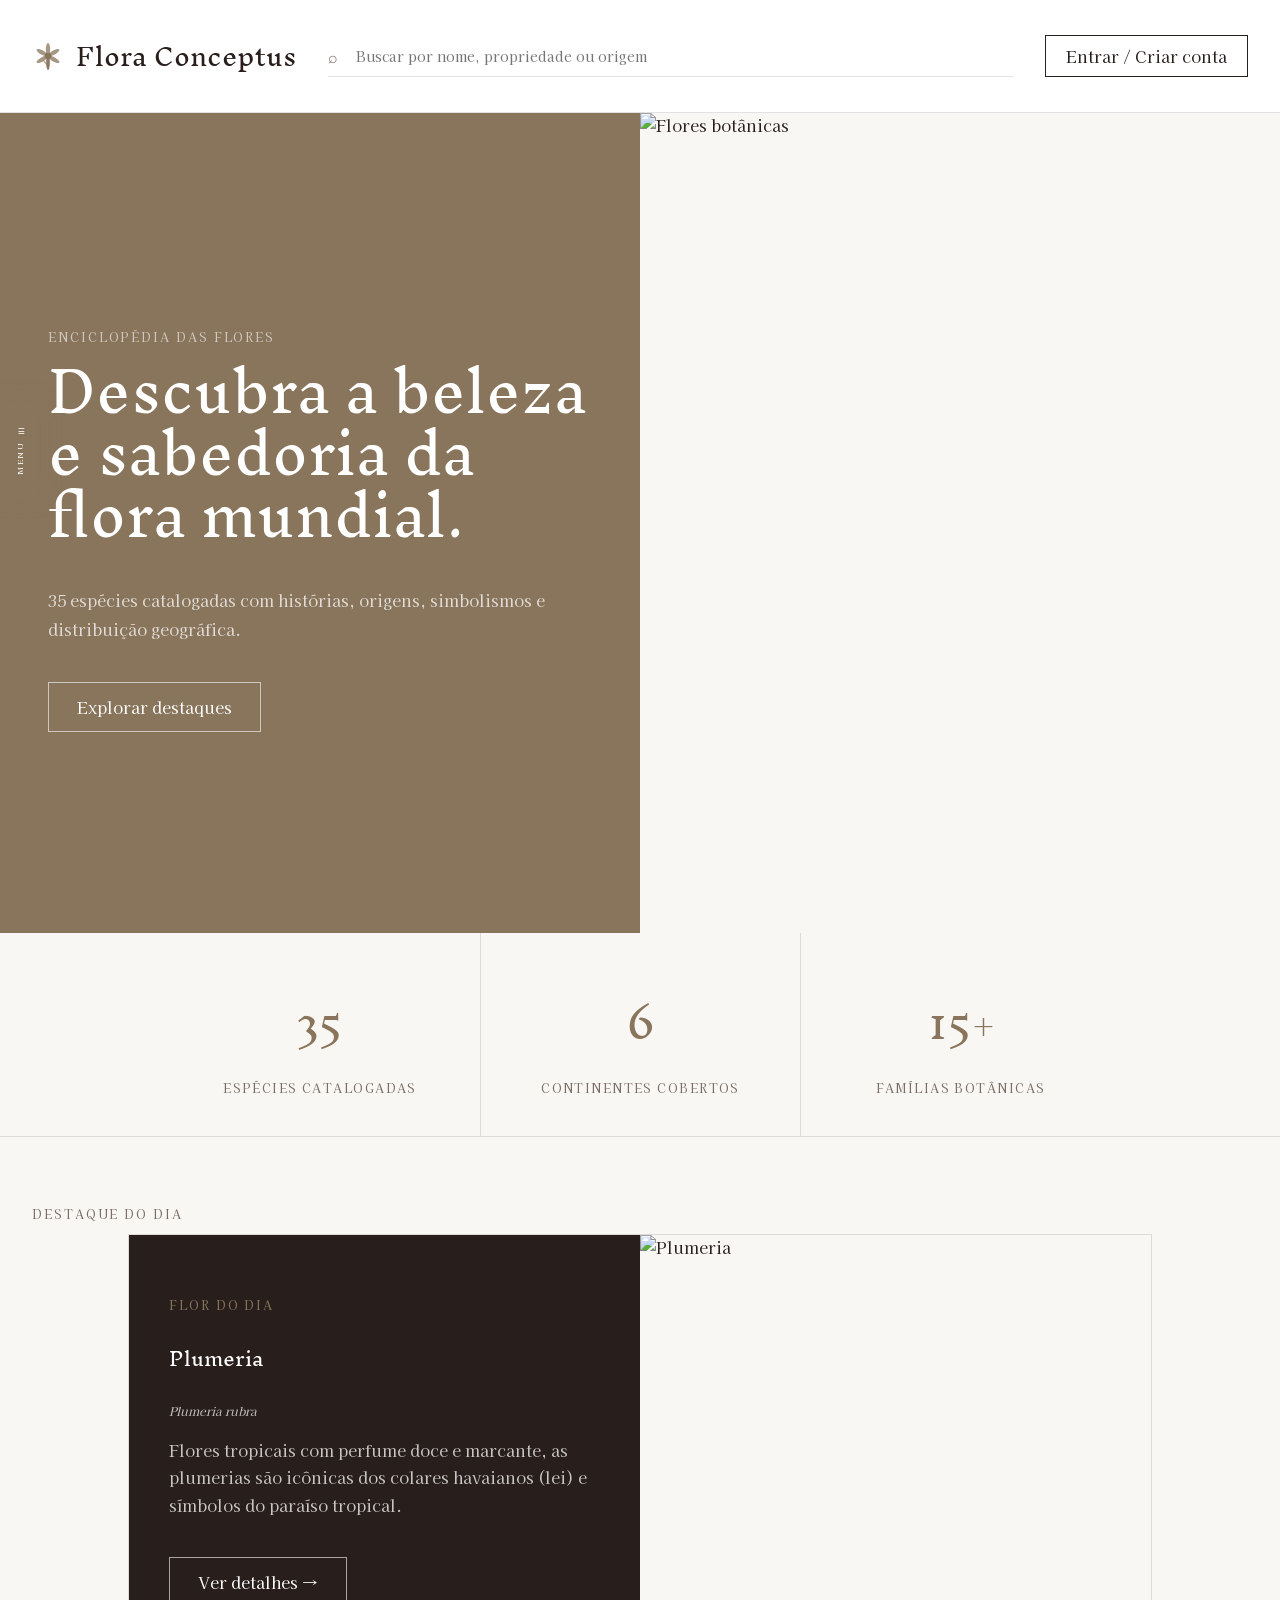
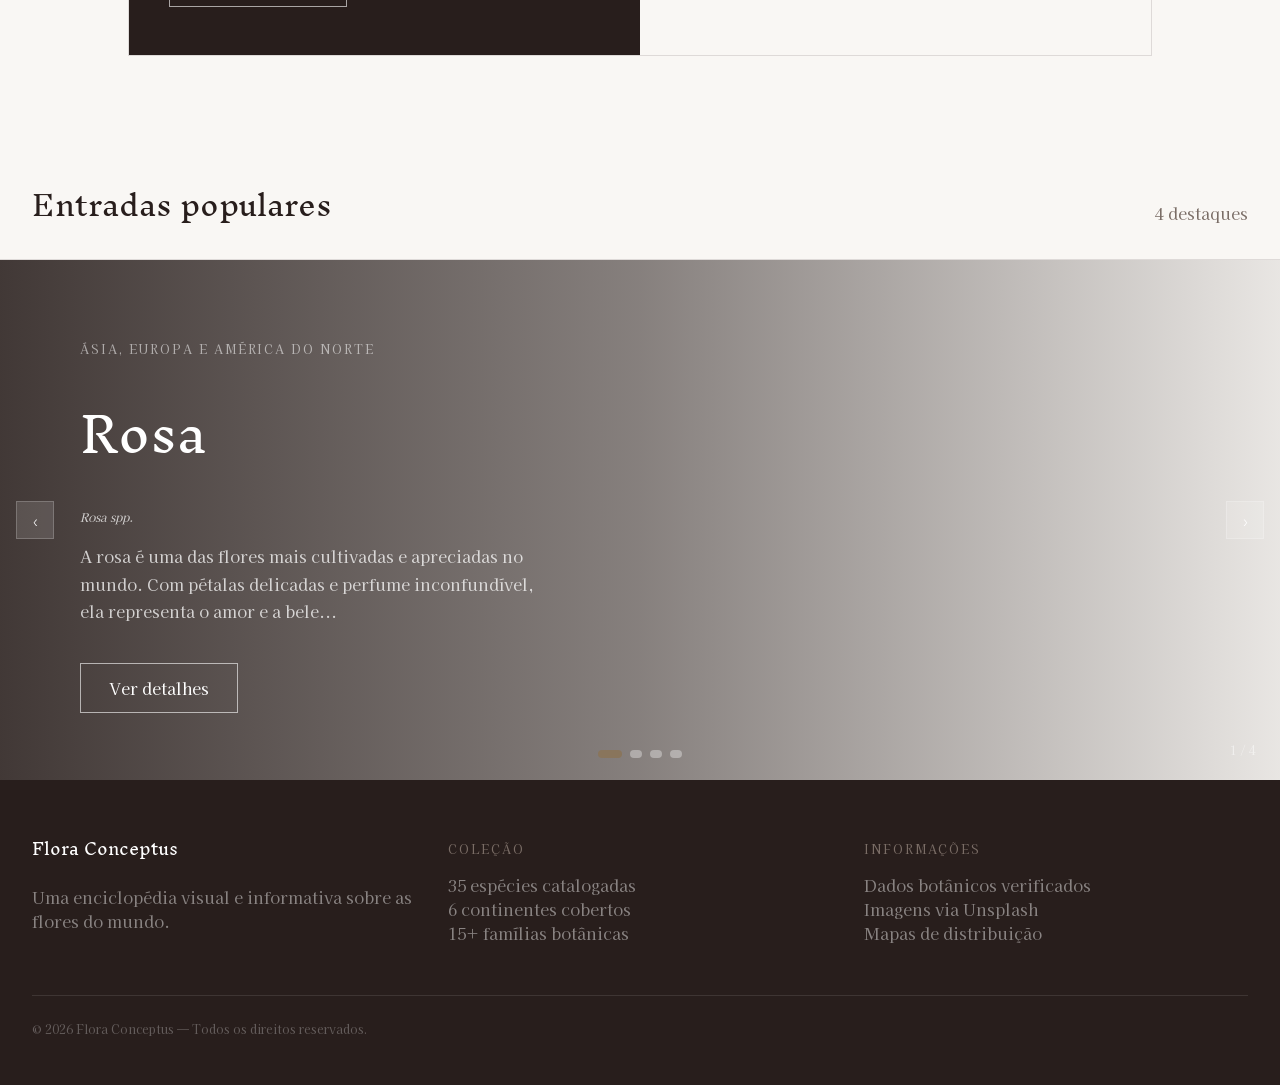
==== index.html @ c8ad2004 "Add files via upload" ====
﻿<!doctype html>
<html lang="pt-BR">
  <head>
    <meta charset="UTF-8" />
    <meta name="viewport" content="width=device-width, initial-scale=1.0" />
    <title>Flora Conceptus</title>
    <link rel="stylesheet" href="styles.css" />
  </head>
  <body data-page="home">
    <div class="backdrop" data-sidebar-close></div>
    <button class="sidebar-tab" data-sidebar-toggle aria-label="Abrir menu"><span aria-hidden="true">☰</span><span>MENU</span></button>

    <aside class="sidebar" data-sidebar>
      <div class="side-head">
        <a class="side-title" href="index.html">Flora Conceptus</a>
        <button data-sidebar-close aria-label="Fechar menu">‹</button>
      </div>
      <div class="side-nav">
        <p class="kicker">Navegação</p>
        <a class="side-btn" href="index.html">Início</a>
        <a class="side-btn" href="index.html#flor-do-dia">Destaque do Dia</a>
        <a class="side-btn" href="colecao.html">Coleção Completa</a>
      </div>
      <div class="flower-list" data-flower-nav>
        <p class="kicker">Espécies A-Z</p>
      </div>
      <div class="side-foot">35 espécies catalogadas</div>
    </aside>

    <header class="site-header">
      <div class="header-inner">
        <a class="logo" href="index.html" aria-label="Flora Conceptus">
          <svg width="32" height="32" viewBox="0 0 22 22" fill="none" aria-hidden="true">
            <circle cx="11" cy="11" r="2.2" fill="var(--flora-primary)" />
            <ellipse cx="11" cy="6.5" rx="1.5" ry="4.5" fill="var(--flora-primary)" fill-opacity="0.75" />
            <ellipse cx="14.9" cy="8.75" rx="1.5" ry="4.5" fill="var(--flora-primary)" fill-opacity="0.75" transform="rotate(60 14.9 8.75)" />
            <ellipse cx="14.9" cy="13.25" rx="1.5" ry="4.5" fill="var(--flora-primary)" fill-opacity="0.75" transform="rotate(120 14.9 13.25)" />
            <ellipse cx="11" cy="15.5" rx="1.5" ry="4.5" fill="var(--flora-primary)" fill-opacity="0.75" />
            <ellipse cx="7.1" cy="13.25" rx="1.5" ry="4.5" fill="var(--flora-primary)" fill-opacity="0.75" transform="rotate(60 7.1 13.25)" />
            <ellipse cx="7.1" cy="8.75" rx="1.5" ry="4.5" fill="var(--flora-primary)" fill-opacity="0.75" transform="rotate(120 7.1 8.75)" />
            <line x1="11" y1="13.5" x2="11" y2="20" stroke="var(--flora-primary)" stroke-width="1.2" stroke-linecap="round" />
            <path d="M11 17.5 Q8 16 7.5 13.5 Q9.5 14.5 11 17.5Z" fill="var(--flora-primary)" fill-opacity="0.6" />
          </svg>
          <span>Flora Conceptus</span>
        </a>
        <form class="header-search" data-global-search>
          <span class="search-icon">⌕</span>
          <input name="q" type="search" placeholder="Buscar por nome, propriedade ou origem" />
        </form>
        <a class="login-btn" href="auth.html">Entrar / Criar conta</a>
      </div>
    </header>

    <main>
      <section class="hero">
        <div class="hero-copy">
          <p class="kicker" style="color:rgba(255,255,255,.6)">Enciclopédia das flores</p>
          <h1>Descubra a beleza e sabedoria da flora mundial.</h1>
          <p>35 espécies catalogadas com histórias, origens, simbolismos e distribuição geográfica.</p>
          <a class="white-btn" href="#destaques">Explorar destaques</a>
        </div>
        <div class="hero-image">
          <img src="https://images.unsplash.com/photo-1773152965775-7427eb3c4afc?crop=entropy&cs=tinysrgb&fit=max&fm=jpg&q=80&w=1080" alt="Flores botânicas" />
        </div>
      </section>

      <section class="stats">
        <div class="stats-grid">
          <div class="stat"><strong>35</strong><span>Espécies catalogadas</span></div>
          <div class="stat"><strong>6</strong><span>Continentes cobertos</span></div>
          <div class="stat"><strong>15+</strong><span>Famílias botânicas</span></div>
        </div>
      </section>

      <section id="flor-do-dia" class="container">
        <p class="kicker">Destaque do dia</p>
        <div data-daily-flower></div>
      </section>

      <section id="destaques">
        <div class="container section-bar">
          <h2 class="section-title">Entradas populares</h2>
          <p class="muted">4 destaques</p>
        </div>
        <div data-featured-slideshow></div>
      </section>
    </main>

    <footer class="footer">
      <div class="footer-inner">
        <div class="footer-grid">
          <div><h4>Flora Conceptus</h4><p>Uma enciclopédia visual e informativa sobre as flores do mundo.</p></div>
          <div><p class="kicker">Coleção</p><p>35 espécies catalogadas<br />6 continentes cobertos<br />15+ famílias botânicas</p></div>
          <div><p class="kicker">Informações</p><p>Dados botânicos verificados<br />Imagens via Unsplash<br />Mapas de distribuição</p></div>
        </div>
        <div class="footer-bottom">© 2026 Flora Conceptus — Todos os direitos reservados.</div>
      </div>
    </footer>

    <script src="flowers.js"></script>
    <script src="app.js"></script>
  </body>
</html>
---- styles.css ----
﻿@import url('https://fonts.googleapis.com/css2?family=Inknut+Antiqua:wght@300;400&family=Kaisei+Opti:wght@300;400;700&display=swap');

:root {
  --flora-primary:#89755C;
  --flora-primary-dark:#281E1C;
  --background:#F9F7F4;
  --foreground:#281E1C;
  --card:#fff;
  --muted:#EDE9E3;
  --muted-foreground:#7A6D66;
  --border:rgba(40,30,28,.13);
  --destructive:#c0392b;
  --map-background:#C8D8E8
}
* {
  box-sizing:border-box
}
html {
  scroll-behavior:smooth
}
body {
  margin:0;
  background:var(--background);
  color:var(--foreground);
  font-family:'Kaisei Opti',Georgia,serif;
  font-weight:300
}
button,input {
  font:inherit
}
button {
  cursor:pointer;
  background:none;
  border:0;
  color:inherit
}
img {
  display:block;
  max-width:100%
}
.site-header {
  background:#fff;
  border-bottom:1px solid var(--border);
  padding:25px 32px
}
.header-inner {
  max-width:1280px;
  margin:auto;
  display:flex;
  align-items:center;
  gap:32px
}
.logo {
  display:flex;
  align-items:center;
  gap:12px;
  flex-shrink:0
}
.logo svg {
  width:32px;
  height:32px
}
.logo span {
  color:var(--flora-primary-dark);
  font-family:'Inknut Antiqua',Georgia,serif;
  font-size:24px;
  white-space:nowrap
}
.header-search,.collection-search {
  position:relative
}
.header-search {
  flex:1;
  min-width:0
}
.header-search input,.collection-search input {
  width:100%;
  border:0;
  border-bottom:1px solid var(--border);
  background:transparent;
  color:var(--foreground);
  outline:0;
  padding:10px 12px 10px 28px;
  font-size:14px
}
.search-icon {
  position:absolute;
  left:0;
  top:50%;
  transform:translateY(-50%);
  color:var(--muted-foreground)
}
.login-btn,.outline-btn {
  border:1px solid var(--flora-primary-dark);
  color:var(--flora-primary-dark);
  padding:8px 20px;
  transition:.2s
}
.login-btn:hover,.outline-btn:hover {
  background:var(--flora-primary-dark);
  color:#fff
}
.sidebar-tab {
  position:fixed;
  left:0;
  top:50%;
  transform:translateY(-50%);
  z-index:50;
  width:38px;
  height:96px;
  background:var(--flora-primary);
  color:#fff;
  border-radius:0 8px 8px 0;
  box-shadow:3px 0 18px rgba(137,117,92,.55);
  display:flex;
  flex-direction:column;
  align-items:center;
  justify-content:center;
  gap:6px;
  transition:.3s
}
.sidebar-tab.open {
  left:260px
}
.sidebar-tab span {
  writing-mode:vertical-rl;
  transform:rotate(180deg);
  font-size:8px;
  letter-spacing:.18em
}
.backdrop {
  position:fixed;
  inset:0;
  z-index:30;
  background:rgba(0,0,0,.2);
  backdrop-filter:blur(1px);
  display:none
}
.backdrop.show {
  display:block
}
.sidebar {
  position:fixed;
  left:0;
  top:0;
  height:100%;
  width:260px;
  z-index:40;
  background:#F9F7F4;
  border-right:1px solid var(--border);
  transform:translateX(-100%);
  transition:.3s;
  display:flex;
  flex-direction:column
}
.sidebar.open {
  transform:translateX(0);
  box-shadow:4px 0 24px rgba(0,0,0,.08)
}
.side-head,.side-nav,.side-foot {
  border-bottom:1px solid var(--border);
  padding:16px 20px
}
.side-head {
  display:flex;
  align-items:center;
  justify-content:space-between
}
.side-title {
  color:var(--flora-primary-dark);
  font-family:'Inknut Antiqua',Georgia,serif;
  font-size:13px
}
.kicker {
  color:var(--muted-foreground);
  text-transform:uppercase;
  letter-spacing:.16em;
  font-size:12px
}
.side-btn,.flower-link {
  width:100%;
  text-align:left;
  padding:10px 12px;
  color:var(--flora-primary-dark)
}
.side-btn:hover,.flower-link:hover {
  background:rgba(137,117,92,.1)
}
.flower-list {
  overflow:auto;
  padding:16px;
  flex:1
}
.flower-link small {
  display:block;
  color:var(--muted-foreground);
  font-style:italic
}
.side-foot {
  border-top:1px solid var(--border);
  border-bottom:0;
  color:var(--muted-foreground);
  font-size:12px
}
.hero {
  display:grid;
  grid-template-columns:1fr 1fr;
  height: 820px;
  min-height: 0;
}
.hero-copy {
  background:var(--flora-primary);
  color:#fff;
  padding:32px 48px;
  display:flex;
  flex-direction:column;
  justify-content:center;
  overflow: hidden
}
.hero-copy h1,.section-title,.modal-title,.flower-card h3,.daily h3 {
  font-family:'Inknut Antiqua',Georgia,serif;
  font-weight:300
}
.hero-copy h1 {
  font-size:clamp(34px,5vw,54px);
  line-height:1.15;
  margin:0 0 24px
}
.hero-copy p {
  color:rgba(255,255,255,.75);
  line-height:1.8;
  max-width:560px
}
.hero-image {
  min-height: 0;
  height: 100%;
  overflow: hidden;
}
.hero-image img {
  width:100%;
  height:100%;
  object-fit:cover
}
.white-btn {
  align-self:start;
  margin-top:22px;
  color:#fff;
  border:1px solid rgba(255,255,255,.6);
  padding:12px 28px
}
.white-btn:hover {
  background:rgba(255,255,255,.15)
}
.stats {
  border-bottom:1px solid var(--border)
}
.stats-grid {
  max-width:960px;
  margin:auto;
  display:grid;
  grid-template-columns:repeat(3,1fr)
}
.stat {
  text-align:center;
  padding:38px 24px;
  border-left:1px solid var(--border)
}
.stat:first-child {
  border-left:0
}
.stat strong {
  color:var(--flora-primary);
  font-family:'Inknut Antiqua',Georgia,serif;
  font-size:40px;
  font-weight:300;
  display:block
}
.stat span {
  color:var(--muted-foreground);
  text-transform:uppercase;
  letter-spacing:.12em;
  font-size:12px
}
.container {
  max-width:1280px;
  margin:auto;
  padding:56px 32px
}
.section-bar {
  border-bottom:1px solid var(--border);
  display:flex;
  align-items:end;
  justify-content:space-between;
  padding-bottom:18px
}
.section-title {
  font-size:28px;
  margin:0
}
.daily {
  max-width:1024px;
  margin:auto;
  border:1px solid var(--border);
  display:grid;
  grid-template-columns:1fr 1fr;
  overflow:hidden;
  text-align:left;
  width:100%;
  padding:0
}
.daily-copy {
  background:var(--flora-primary-dark);
  color:#fff;
  padding:48px 40px
}
.daily-copy p {
  color:rgba(255,255,255,.75);
  line-height:1.7
}
.daily img {
  width:100%;
  height:100%;
  object-fit:cover;
  min-height:330px;
  transition:.7s
}
.daily:hover img {
  transform:scale(1.04)
}
.slideshow {
  height:520px;
  position:relative;
  overflow:hidden
}
.slide-track {
  height:100%;
  display:flex;
  transition:transform .42s cubic-bezier(.4,0,.2,1)
}
.slide {
  flex:0 0 100%;
  position:relative;
  background-size:cover;
  background-position:center
}
.slide:before {
  content:'';
  position:absolute;
  inset:0;
  background:linear-gradient(to right,rgba(40,30,28,.88),rgba(40,30,28,.55),rgba(40,30,28,.08))
}
.slide-content {
  position:relative;
  height:100%;
  display:flex;
  align-items:center;
  padding:0 80px;
  max-width:620px;
  color:#fff
}
.slide h2 {
  font-family:'Inknut Antiqua',Georgia,serif;
  font-size:clamp(30px,4vw,48px);
  font-weight:300;
  margin:12px 0
}
.slide p {
  color:rgba(255,255,255,.75);
  line-height:1.7
}
.slide-control {
  position:absolute;
  top:50%;
  transform:translateY(-50%);
  width:38px;
  height:38px;
  border:1px solid rgba(255,255,255,.2);
  background:rgba(255,255,255,.12);
  color:#fff
}
.slide-prev {
  left:16px
}
.slide-next {
  right:16px
}
.dots {
  position:absolute;
  bottom:22px;
  left:50%;
  transform:translateX(-50%);
  display:flex;
  gap:8px
}
.dot {
  width:8px;
  height:8px;
  border-radius:4px;
  background:rgba(255,255,255,.35)
}
.dot.active {
  width:24px;
  background:var(--flora-primary)
}
.counter {
  position:absolute;
  right:24px;
  bottom:22px;
  color:rgba(255,255,255,.5);
  font-size:12px
}
.grid {
  display:grid;
  grid-template-columns:repeat(4,1fr);
  gap:24px
}
.flower-card {
  background:#fff;
  border:1px solid var(--border);
  overflow:hidden;
  text-align:left;
  padding:0
}
.card-image {
  aspect-ratio:4/3;
  overflow:hidden
}
.card-image img {
  width:100%;
  height:100%;
  object-fit:cover;
  transition:.5s
}
.flower-card:hover img {
  transform:scale(1.05)
}
.card-body {
  padding:20px
}
.flower-card h3 {
  margin:0 0 2px;
  font-size:20px
}
.sci {
  color:var(--flora-primary);
  font-style:italic;
  font-size:12px
}
.muted {
  color:var(--muted-foreground)
}
.line-clamp {
  display:-webkit-box;
  -webkit-line-clamp:2;
  -webkit-box-orient:vertical;
  overflow:hidden
}
.card-accent {
  height:2px;
  width:0;
  background:var(--flora-primary);
  transition:.3s
}
.flower-card:hover .card-accent {
  width:100%
}
.collection-head {
  border-bottom:1px solid var(--border);
  padding:48px 32px
}
.collection-inner {
  max-width:1280px;
  margin:auto
}
.collection-top {
  display:flex;
  align-items:end;
  justify-content:space-between;
  gap:24px
}
.collection-top h1 {
  color:var(--flora-primary-dark);
  font-family:'Inknut Antiqua',Georgia,serif;
  font-weight:300;
  font-size:42px;
  margin:0
}
.collection-search {
  width:min(340px,100%)
}
.clear-search {
  position:absolute;
  right:4px;
  top:50%;
  transform:translateY(-50%);
  color:var(--muted-foreground)
}
.empty {
  text-align:center;
  padding:80px 0
}
.modal-backdrop {
  position:fixed;
  inset:0;
  z-index:70;
  background:rgba(0,0,0,.4);
  display:flex;
  align-items:center;
  justify-content:center;
  padding:16px
}
.modal {
  background:#fff;
  border:1px solid var(--border);
  max-width:1120px;
  width:100%;
  max-height:92vh;
  overflow:hidden;
  display:grid;
  grid-template-columns:1fr 1fr;
  box-shadow:0 20px 60px rgba(0,0,0,.25)
}
.modal-info {
  overflow:auto;
  max-height:92vh
}
.modal-hero {
  position:relative;
  height:260px;
  overflow:hidden
}
.modal-hero img {
  width:100%;
  height:100%;
  object-fit:cover
}
.modal-hero:after {
  content:'';
  position:absolute;
  inset:0;
  background:linear-gradient(to top,rgba(40,30,28,.65),transparent 55%)
}
.modal-heading {
  position:absolute;
  left:32px;
  bottom:24px;
  color:#fff;
  z-index:1
}
.modal-title {
  font-size:34px;
  margin:0
}
.modal-body {
  padding:32px;
  display:grid;
  gap:28px
}
.label {
  color:var(--flora-primary);
  text-transform:uppercase;
  letter-spacing:.16em;
  font-size:12px;
  margin:0 0 10px
}
.pills {
  display:flex;
  flex-wrap:wrap;
  gap:8px
}
.pill {
  border:1px solid var(--border);
  padding:5px 12px;
  font-size:12px;
  color:var(--muted-foreground)
}
.pill.filled {
  background:var(--flora-primary);
  color:#fff;
  border-color:var(--flora-primary)
}
.modal-map {
  background:var(--background);
  border-left:1px solid var(--border);
  position:relative;
  display:flex;
  flex-direction:column
}
.close-modal {
  position:absolute;
  right:16px;
  top:16px;
  z-index:2;
  background:var(--flora-primary-dark);
  color:#fff;
  width:32px;
  height:32px
}
.map-head {
  border-bottom:1px solid var(--border);
  padding:24px
}
.map-wrap {
  flex:1;
  display:flex;
  align-items:center;
  justify-content:center;
  padding:18px
}
.map-box {
  border:1px solid var(--border);
  background:#fff;
  width:100%
}
.map-box svg {
  width:100%;
  height:auto;
  display:block
}
.auth-modal {
  max-width:900px;
  grid-template-columns:1.2fr 400px
}
.auth-left {
  background:var(--flora-primary-dark);
  color:#fff;
  padding:48px;
  display:flex;
  flex-direction:column;
  justify-content:space-between
}
.auth-left h2 {
  font-family:'Inknut Antiqua',Georgia,serif;
  font-size:40px;
  font-weight:300;
  line-height:1.2
}
.auth-form {
  padding:34px;
  background:#fff;
  overflow:auto
}
.tabs {
  display:flex;
  border-bottom:1px solid var(--border);
  margin-bottom:24px
}
.tab {
  flex:1;
  padding:0 0 12px;
  color:var(--muted-foreground);
  border-bottom:2px solid transparent
}
.tab.active {
  color:var(--flora-primary-dark);
  border-color:var(--flora-primary)
}
.form-row {
  position:relative;
  margin-bottom:18px
}
.form-row input {
  width:100%;
  border:0;
  border-bottom:1px solid var(--border);
  padding:10px 34px 10px 0;
  outline:0;
  background:transparent
}
.password-toggle {
  position:absolute;
  right:0;
  top:8px;
  color:var(--muted-foreground)
}
.submit-btn,.google-btn {
  width:100%;
  padding:11px;
  border:1px solid var(--border);
  margin-bottom:20px
}
.submit-btn {
  background:var(--flora-primary-dark);
  color:#fff;
  border-color:var(--flora-primary-dark)
}
.rules {
  color:var(--muted-foreground);
  font-size:12px;
  line-height:1.8
}
.error {
  color:var(--destructive);
  font-size:12px;
  min-height:18px
}
.auth-switch {
  font-size:12px;
  text-align:center
}
.auth-switch button {
  color:var(--flora-primary);
  text-decoration:underline
}
.footer {
  background:var(--flora-primary-dark);
  padding:48px 32px;
  color:rgba(255,255,255,.45)
}
.footer-inner {
  max-width:1280px;
  margin:auto
}
.footer-grid {
  display:grid;
  grid-template-columns:repeat(3,1fr);
  gap:32px;
  margin-bottom:34px
}
.footer h4 {
  color:#fff;
  font-family:'Inknut Antiqua',Georgia,serif;
  font-weight:300;
  margin:0 0 12px
}
.footer-bottom {
  border-top:1px solid rgba(255,255,255,.1);
  padding-top:24px;
  color:rgba(255,255,255,.28);
  font-size:12px
}
/* Multi-page static architecture additions */
a {
  color: inherit;
  text-decoration: none;
}

[hidden] {
  display: none !important;
}

.logo,
.login-btn,
.side-title,
.side-btn,
.flower-link,
.daily,
.flower-card,
.white-btn,
.outline-btn {
  text-decoration: none;
}

.login-btn {
  display: inline-flex;
  align-items: center;
  justify-content: center;
}

.side-btn,
.flower-link {
  display: block;
}

.daily,
.flower-card,
.white-btn,
.outline-btn {
  color: inherit;
}

.flower-card {
  display: block;
}

.white-btn,
.outline-btn {
  display: inline-flex;
  align-items: center;
  justify-content: center;
}

.clear-search {
  display: inline-flex;
  align-items: center;
  justify-content: center;
  width: 28px;
  height: 28px;
}

.flower-detail-page {
  min-height: 70vh;
}

.detail-hero {
  position: relative;
  min-height: 420px;
  overflow: hidden;
  display: flex;
  align-items: flex-end;
  padding: 48px 8vw;
  color: #fff;
}

.detail-hero img {
  position: absolute;
  inset: 0;
  width: 100%;
  height: 100%;
  object-fit: cover;
}

.detail-hero::after {
  content: "";
  position: absolute;
  inset: 0;
  background: linear-gradient(to top, rgba(40, 30, 28, 0.74), rgba(40, 30, 28, 0.16));
}

.detail-hero > div {
  position: relative;
  z-index: 1;
  max-width: 760px;
}

.detail-hero h1 {
  margin: 0;
  font-family: 'Inknut Antiqua', Georgia, serif;
  font-weight: 300;
  font-size: clamp(42px, 6vw, 72px);
  line-height: 1.1;
}

.detail-layout {
  max-width: 1280px;
  margin: 0 auto;
  padding: 48px 32px 72px;
  display: grid;
  grid-template-columns: minmax(0, 1fr) minmax(320px, 0.8fr);
  gap: 32px;
}

.detail-content {
  background: var(--card);
  border: 1px solid var(--border);
  padding: 32px;
  display: grid;
  gap: 28px;
}

.detail-content section p:last-child {
  line-height: 1.75;
}

.detail-map {
  background: var(--background);
  border: 1px solid var(--border);
  align-self: start;
}

.auth-page {
  min-height: calc(100vh - 96px);
  display: flex;
  align-items: center;
  justify-content: center;
  padding: 48px 24px;
}

.auth-panel {
  width: min(920px, 100%);
  max-height: none;
  overflow: hidden;
  border: 1px solid var(--border);
  background: var(--card);
  box-shadow: 0 20px 60px rgba(0, 0, 0, 0.12);
}

.auth-brand {
  color: #fff;
  font-family: 'Inknut Antiqua', Georgia, serif;
  font-weight: 300;
  font-size: 22px;
}

.auth-switch button {
  color: var(--flora-primary);
  text-decoration: underline;
}

@media(max-width:980px) {
  .detail-layout {
    grid-template-columns: 1fr;
  }
}

@media(max-width:640px) {
  .detail-hero {
    min-height: 320px;
    padding: 36px 24px;
  }

  .detail-layout {
    padding: 32px 20px 56px;
  }

  .detail-content {
    padding: 24px;
  }
}
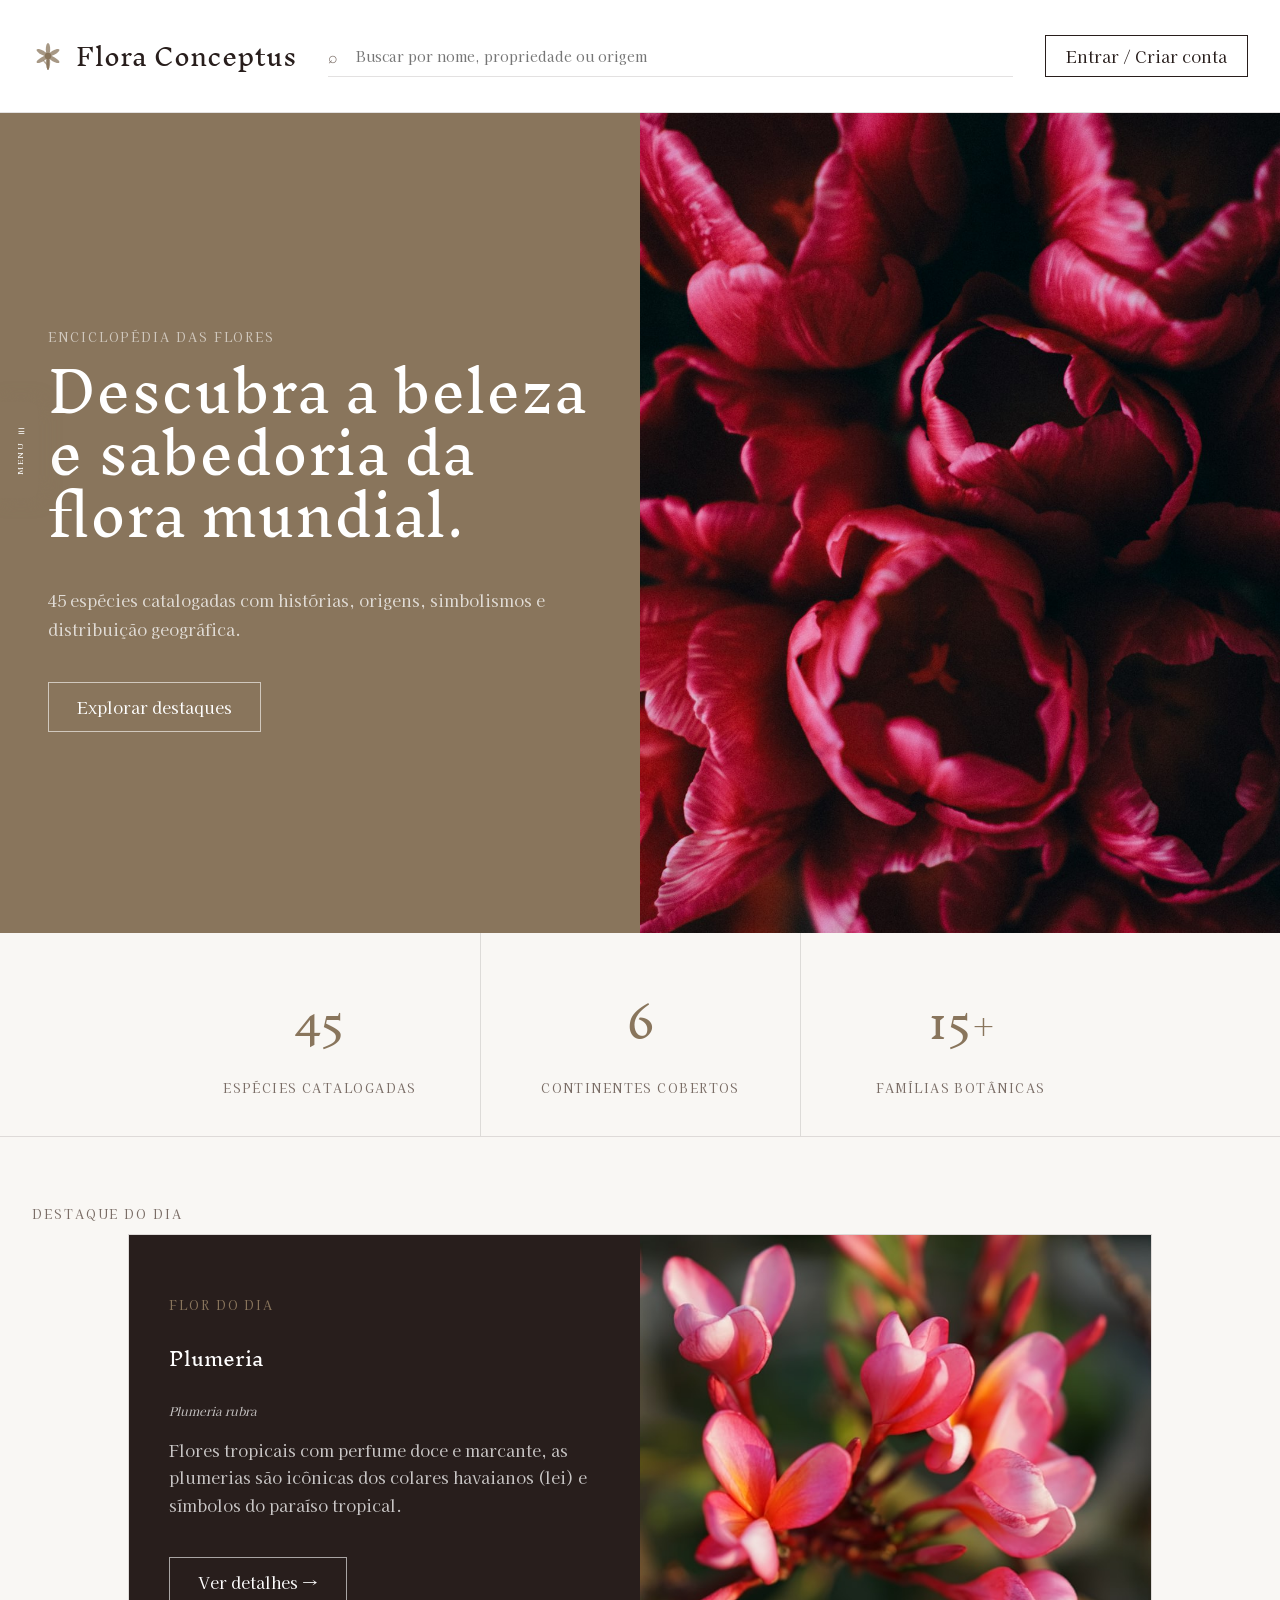
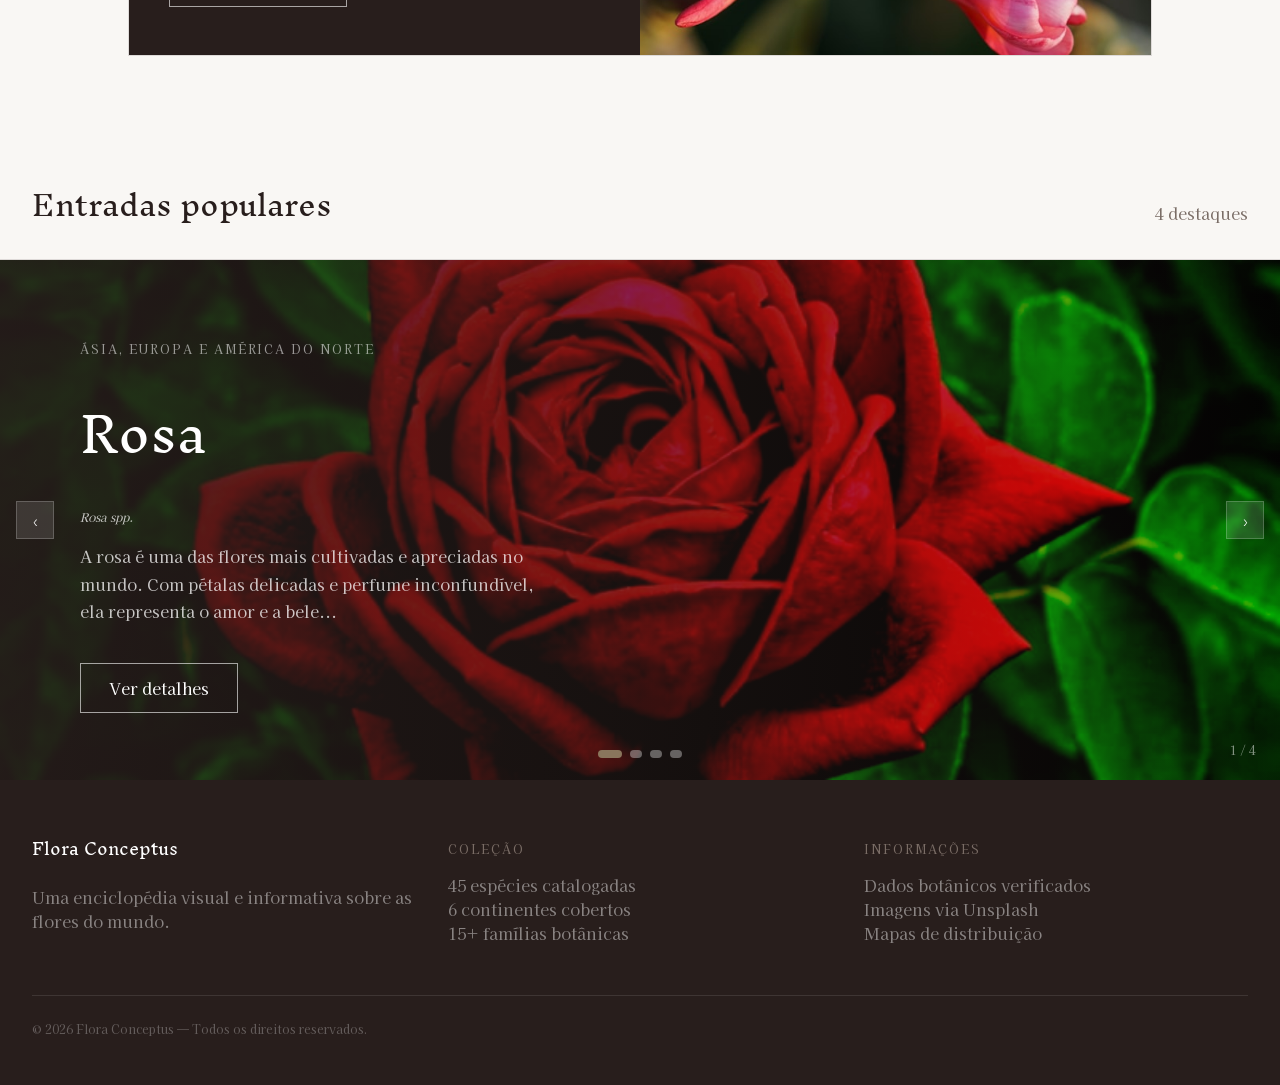
==== commit ec707191: "Add files via upload" ====
--- a/index.html
+++ b/index.html
@@ -24,7 +24,7 @@
       <div class="flower-list" data-flower-nav>
         <p class="kicker">Espécies A-Z</p>
       </div>
-      <div class="side-foot">35 espécies catalogadas</div>
+      <div class="side-foot">45 espécies catalogadas</div>
     </aside>
 
     <header class="site-header">
@@ -56,17 +56,17 @@
         <div class="hero-copy">
           <p class="kicker" style="color:rgba(255,255,255,.6)">Enciclopédia das flores</p>
           <h1>Descubra a beleza e sabedoria da flora mundial.</h1>
-          <p>35 espécies catalogadas com histórias, origens, simbolismos e distribuição geográfica.</p>
+          <p>45 espécies catalogadas com histórias, origens, simbolismos e distribuição geográfica.</p>
           <a class="white-btn" href="#destaques">Explorar destaques</a>
         </div>
         <div class="hero-image">
-          <img src="https://images.unsplash.com/photo-1773152965775-7427eb3c4afc?crop=entropy&cs=tinysrgb&fit=max&fm=jpg&q=80&w=1080" alt="Flores botânicas" />
+          <img src="images/hero.jpg" alt="Flores botânicas" />
         </div>
       </section>
 
       <section class="stats">
         <div class="stats-grid">
-          <div class="stat"><strong>35</strong><span>Espécies catalogadas</span></div>
+          <div class="stat"><strong>45</strong><span>Espécies catalogadas</span></div>
           <div class="stat"><strong>6</strong><span>Continentes cobertos</span></div>
           <div class="stat"><strong>15+</strong><span>Famílias botânicas</span></div>
         </div>
@@ -90,7 +90,7 @@
       <div class="footer-inner">
         <div class="footer-grid">
           <div><h4>Flora Conceptus</h4><p>Uma enciclopédia visual e informativa sobre as flores do mundo.</p></div>
-          <div><p class="kicker">Coleção</p><p>35 espécies catalogadas<br />6 continentes cobertos<br />15+ famílias botânicas</p></div>
+          <div><p class="kicker">Coleção</p><p>45 espécies catalogadas<br />6 continentes cobertos<br />15+ famílias botânicas</p></div>
           <div><p class="kicker">Informações</p><p>Dados botânicos verificados<br />Imagens via Unsplash<br />Mapas de distribuição</p></div>
         </div>
         <div class="footer-bottom">© 2026 Flora Conceptus — Todos os direitos reservados.</div>
@@ -101,3 +101,4 @@
     <script src="app.js"></script>
   </body>
 </html>
+
--- a/styles.css
+++ b/styles.css
@@ -1,5 +1,5 @@
-﻿@import url('https://fonts.googleapis.com/css2?family=Inknut+Antiqua:wght@300;400&family=Kaisei+Opti:wght@300;400;700&display=swap');
-
+﻿@import url('https://fonts.googleapis.com/css2?family=Inknut+Antiqua:wght@300;400&family=Kaisei+Opti:wght@300;400;700&display=swap');
+
 :root {
   --flora-primary:#89755C;
   --flora-primary-dark:#281E1C;
@@ -9,8 +9,7 @@
   --muted:#EDE9E3;
   --muted-foreground:#7A6D66;
   --border:rgba(40,30,28,.13);
-  --destructive:#c0392b;
-  --map-background:#C8D8E8
+  --destructive:#c0392b
 }
 * {
   box-sizing:border-box
@@ -217,7 +216,7 @@
   justify-content:center;
   overflow: hidden
 }
-.hero-copy h1,.section-title,.modal-title,.flower-card h3,.daily h3 {
+.hero-copy h1,.section-title,.flower-card h3,.daily h3 {
   font-family:'Inknut Antiqua',Georgia,serif;
   font-weight:300
 }
@@ -499,63 +498,6 @@
   text-align:center;
   padding:80px 0
 }
-.modal-backdrop {
-  position:fixed;
-  inset:0;
-  z-index:70;
-  background:rgba(0,0,0,.4);
-  display:flex;
-  align-items:center;
-  justify-content:center;
-  padding:16px
-}
-.modal {
-  background:#fff;
-  border:1px solid var(--border);
-  max-width:1120px;
-  width:100%;
-  max-height:92vh;
-  overflow:hidden;
-  display:grid;
-  grid-template-columns:1fr 1fr;
-  box-shadow:0 20px 60px rgba(0,0,0,.25)
-}
-.modal-info {
-  overflow:auto;
-  max-height:92vh
-}
-.modal-hero {
-  position:relative;
-  height:260px;
-  overflow:hidden
-}
-.modal-hero img {
-  width:100%;
-  height:100%;
-  object-fit:cover
-}
-.modal-hero:after {
-  content:'';
-  position:absolute;
-  inset:0;
-  background:linear-gradient(to top,rgba(40,30,28,.65),transparent 55%)
-}
-.modal-heading {
-  position:absolute;
-  left:32px;
-  bottom:24px;
-  color:#fff;
-  z-index:1
-}
-.modal-title {
-  font-size:34px;
-  margin:0
-}
-.modal-body {
-  padding:32px;
-  display:grid;
-  gap:28px
-}
 .label {
   color:var(--flora-primary);
   text-transform:uppercase;
@@ -578,44 +520,6 @@
   background:var(--flora-primary);
   color:#fff;
   border-color:var(--flora-primary)
-}
-.modal-map {
-  background:var(--background);
-  border-left:1px solid var(--border);
-  position:relative;
-  display:flex;
-  flex-direction:column
-}
-.close-modal {
-  position:absolute;
-  right:16px;
-  top:16px;
-  z-index:2;
-  background:var(--flora-primary-dark);
-  color:#fff;
-  width:32px;
-  height:32px
-}
-.map-head {
-  border-bottom:1px solid var(--border);
-  padding:24px
-}
-.map-wrap {
-  flex:1;
-  display:flex;
-  align-items:center;
-  justify-content:center;
-  padding:18px
-}
-.map-box {
-  border:1px solid var(--border);
-  background:#fff;
-  width:100%
-}
-.map-box svg {
-  width:100%;
-  height:auto;
-  display:block
 }
 .auth-modal {
   max-width:900px;
@@ -836,7 +740,6 @@
   margin: 0 auto;
   padding: 48px 32px 72px;
   display: grid;
-  grid-template-columns: minmax(0, 1fr) minmax(320px, 0.8fr);
   gap: 32px;
 }
 
@@ -852,11 +755,6 @@
   line-height: 1.75;
 }
 
-.detail-map {
-  background: var(--background);
-  border: 1px solid var(--border);
-  align-self: start;
-}
 
 .auth-page {
   min-height: calc(100vh - 96px);
@@ -887,12 +785,6 @@
   text-decoration: underline;
 }
 
-@media(max-width:980px) {
-  .detail-layout {
-    grid-template-columns: 1fr;
-  }
-}
-
 @media(max-width:640px) {
   .detail-hero {
     min-height: 320px;
@@ -906,5 +798,5 @@
   .detail-content {
     padding: 24px;
   }
-}
-
+}
+
